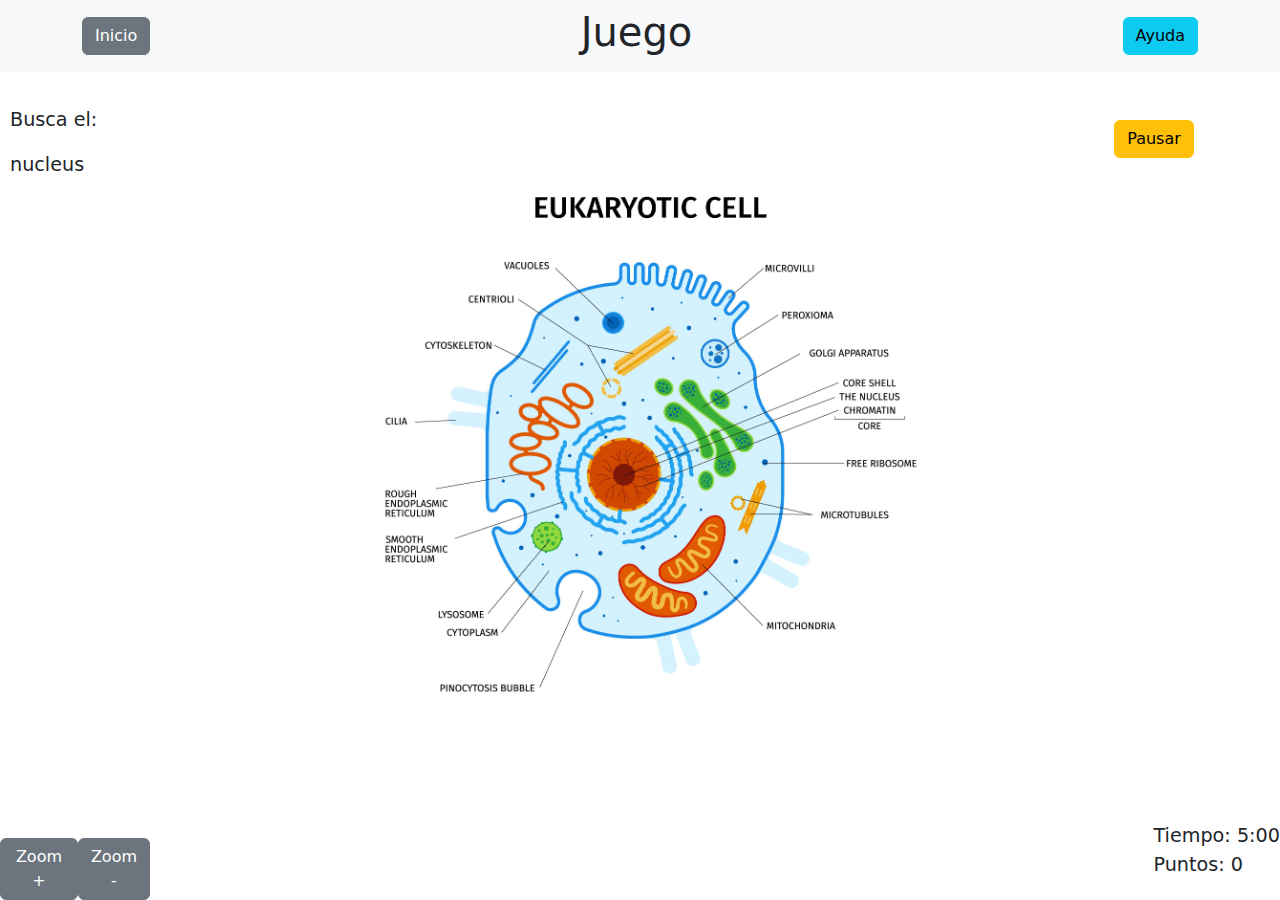
==== game.html @ 74f19882 "feat:caracteristicas principales juego" ====
<!DOCTYPE html>
<html lang="es">
<head>
    <meta charset="UTF-8">
    <meta name="viewport" content="width=device-width, initial-scale=1.0">
    <title>Juego</title>
    <link href="https://cdn.jsdelivr.net/npm/bootstrap@5.3.0/dist/css/bootstrap.min.css" rel="stylesheet">
    <link rel="stylesheet" href="css/game.css">
    <script src="https://code.jquery.com/jquery-3.6.0.min.js"></script>
</head>
<body>

<!-- Pantalla Principal del Juego -->
<div class="container-fluid">
    <nav class="navbar navbar-light bg-light">
        <div class="container">
            <button class="btn btn-secondary" id="back-to-start" aria-label="Volver a la pantalla de inicio">Inicio</button>
            <h1 class="mx-auto">Juego</h1>
            <button class="btn btn-info" id="help-btn" aria-label="Ayuda">Ayuda</button>
        </div>
    </nav>

    <div class="row my-4 flex-grow-1">
        <div id="container-cell "class="d-flex flex-row flex-grow-1 justify-content-around">
            <div class="instructions">
                <p id="instruction-text1">Busca el:</p>
                <p id="instruction-text2" draggable="true"></p>
            </div>
            <!-- Célula animal interactiva -->
            <div id="cell-svg-container" class="interactive-cell" role="img" aria-label="Representación interactiva de una célula animal">
                <svg id="cell-svg" viewBox="0 0 800 600" xmlns="http://www.w3.org/2000/svg">
                <!-- Imagen de fondo -->
                <image href="images/celula.jpg" width="800" height="600" />
                    
                <!-- Áreas poligonales con borde -->
                <polygon points="334,290 410,290 410,368 334,368" fill="rgba(255, 0, 0, 0)" stroke="red" stroke-width="2" id="nucleus" onclick="showInfo('nucleus')" class="hidden-border"/>
                <polygon points="365,370 480,370 480,480 365,480" fill="rgba(255, 0, 0, 0)" stroke="red" stroke-width="2" id="mitochondria" onclick="showInfo('mitochondria')" class="hidden-border"/>
                <!-- Añadir más áreas según sea necesario -->
                </svg>
            </div>
            <div id="info-box" class="hidden"></div>
            <div class="col-md-4 text-center d-flex justify-content-center">
                <div class="mt-4">
                    <button id="pause-btn" class="btn btn-warning" aria-label="Pausar juego">Pausar</button>
                </div>
            </div>
        </div>
    </div>

    <div class="d-flex justify-content-between">
        <div class="zoom-controls mt-3">
            <button id="zoom-in" class="btn btn-secondary" aria-label="Aumentar zoom">Zoom +</button>
            <button id="zoom-out" class="btn btn-secondary" aria-label="Disminuir zoom">Zoom -</button>
        </div>
        <div>
            <div class="">
                <div class="timer" aria-live="polite">Tiempo: <span id="timer">5:00</span></div>
            </div>
            <div class="">
                <div class="score" aria-live="polite">Puntos: <span id="score">0</span></div>
            </div>
        </div>
    </div>
</div>


<!-- Modal de Ayuda -->
<div class="modal fade" id="helpModal" tabindex="-1" aria-labelledby="helpModalLabel" aria-hidden="true">
    <div class="modal-dialog">
        <div class="modal-content">
            <div class="modal-header">
                <h5 class="modal-title" id="helpModalLabel">Ayuda del Juego</h5>
                <button type="button" class="btn-close" data-bs-dismiss="modal" aria-label="Cerrar"></button>
            </div>
            <div class="modal-body">
                <p>El objetivo del juego es seleccionar las partes correctas de la célula en la imagen interactiva. Usa el ratón o el teclado para seleccionar y arrastrar las partes al lugar correcto. Tienes 5 minutos para completar el juego.</p>
            </div>
            <div class="modal-footer">
                <button type="button" class="btn btn-secondary" data-bs-dismiss="modal">Cerrar</button>
            </div>
        </div>
    </div>
</div>

<!-- Modal de Buen Intento -->
<div class="modal fade" id="tryAgainModal" tabindex="-1" aria-labelledby="tryAgainModalLabel" aria-hidden="true">
    <div class="modal-dialog">
        <div class="modal-content">
            <div class="modal-header">
                <h5 class="modal-title" id="tryAgainModalLabel">¡Buen intento!</h5>
                <button type="button" class="btn-close" data-bs-dismiss="modal" aria-label="Cerrar"></button>
            </div>
            <div class="modal-body">
                La parte seleccionada no corresponde al <span id="incorrect-part"></span>.
            </div>
            <div class="modal-footer">
                <button type="button" class="btn btn-secondary" id="return-btn" data-bs-dismiss="modal" aria-label="Retornar">Retornar</button>
                <button type="button" class="btn btn-info" id="hint-btn" aria-label="Obtener pista">Pista</button>
            </div>
        </div>
    </div>
</div>

<!-- Modal de Pista -->
<div class="modal fade" id="hintModal" tabindex="-1" aria-labelledby="hintModalLabel" aria-hidden="true">
    <div class="modal-dialog">
        <div class="modal-content">
            <div class="modal-header">
                <h5 class="modal-title" id="hintModalLabel"></h5>
                <button type="button" class="btn-close" data-bs-dismiss="modal" aria-label="Cerrar"></button>
            </div>
            <div class="modal-body d-flex justify-content-between">
                <div id="organelle-description" class="w-50 me-3"></div>
                <div id="organelle-image" class="w-50 text-center"></div>
            </div>
            <div class="modal-footer">
                <button type="button" class="btn btn-secondary" id="return-to-game-btn" data-bs-dismiss="modal" aria-label="Retornar al juego">Retornar</button>
            </div>
        </div>
    </div>
</div>

<!-- Modal de Felicitaciones -->
<div class="modal fade" id="congratulationsModal" tabindex="-1" aria-labelledby="congratulationsModalLabel" aria-hidden="true">
    <div class="modal-dialog">
        <div class="modal-content">
            <div class="modal-header">
                <h5 class="modal-title" id="congratulationsModalLabel"></h5>
                <button type="button" class="btn-close" data-bs-dismiss="modal" aria-label="Cerrar"></button>
            </div>
            <div class="modal-body">
                <p id="congratulations-message"></p>
            </div>
            <div class="modal-footer">
                <button type="button" class="btn btn-primary" id="continue-playing-btn" data-bs-dismiss="modal" aria-label="Continuar jugando">Continuar jugando</button>
                <!--<button type="button" class="btn btn-info" id="learn-more-btn" aria-label="Aprender más">Aprender más</button>-->
            </div>
        </div>
    </div>
</div>

<div id="finalModal" class="modal" tabindex="-1" role="dialog" aria-labelledby="finalModalLabel" aria-describedby="finalModalDescription" aria-modal="true">
    <div class="modal-dialog" role="document">
      <div class="modal-content">
        <div class="modal-header">
          <h5 id="finalModalLabel" class="modal-title">Resultados</h5>
        </div>
        <div class="modal-body">
          <p id="finalModalDescription">
            <span id="final-time"></span><br>
            <span id="final-score"></span>
          </p>
        </div>
        <div class="modal-footer">
          <button id="playAgainBtn" class="btn btn-primary" aria-label="Seguir jugando">Seguir jugando</button>
          <button id="exitGameBtn" class="btn btn-secondary" aria-label="Salir del juego">Salir del juego</button>
        </div>
      </div>
    </div>
  </div>

<!-- Modal de Pausa -->
<div id="pauseModal" class="modal" tabindex="-1" role="dialog" aria-labelledby="pauseModalLabel" aria-hidden="true">
    <div class="modal-dialog" role="document">
      <div class="modal-content">
        <div class="modal-header">
          <h5 class="modal-title" id="pauseModalLabel">Has pausado el juego</h5>
        </div>
        <div class="modal-body">
          <div class="row">
            <div class="col">
              <h6>Tiempo restante:</h6>
              <p id="pause-time-summary">00:00</p> 
            </div>
            <div class="col">
              <h6>Puntos acumulados:</h6>
              <p id="pause-points-summary">0</p>
            </div>
          </div>
        </div>
        <div class="modal-footer">
          <button type="button" class="btn btn-primary" id="resumen-btn">Continuar</button>
        </div>
      </div>
    </div>
  </div>
<!-- Modal de Timeup -->
  <div class="modal fade" id="timeUpModal" tabindex="-1" aria-labelledby="timeUpModalLabel" aria-describedby="taskSummary" aria-hidden="true" data-backdrop="static" data-keyboard="false" role="dialog">
    <div class="modal-dialog" role="document">
        <div class="modal-content">
            <div class="modal-header">
                <h5 class="modal-title" id="timeUpModalLabel" role="heading">¡El tiempo se ha terminado!</h5>
            </div>
            <div class="modal-body">
                <p id="timeOut-score"></p>
            </div>
            <div class="modal-footer">
                <button type="button" class="btn btn-primary" id="continueBtn" aria-label="Seguir jugando">Seguir jugando</button>
                <button type="button" class="btn btn-secondary" id="exitBtn" aria-label="Salir del juego">Salir</button>
            </div>
        </div>
    </div>
</div>

<script src="https://cdn.jsdelivr.net/npm/bootstrap@5.3.0/dist/js/bootstrap.bundle.min.js"></script>
<script src="js/game.js"></script>
</body>
</html>
---- css/game.css ----
html, body {
    height: 100%;
    margin: 0;
    padding: 0;
}

body {
    display: flex;
    flex-direction: column;
}

.container-fluid {
    flex: 1; 
    display: flex;
    flex-direction: column;
    padding: 0; 
    height: 100vh; 
}

.row.flex-grow-1 {
    flex: 1; 
    display: flex;
}

/* Contenedor de la célula */
#container-cell {
    display: flex;
    flex-direction: row;
    flex-grow: 1; 
    align-items: stretch; 
}

#cell-svg-container {
    flex: 3;
    display: flex;
    align-items: center;
    width: 100%;
    height: auto;
    position: relative;
}

.instructions {
    flex: 1;
    display: flex;
    flex-direction: column;
    justify-content: start;
    padding: 10px;
}

.col-md-4 {
    flex: 1; 
    display: flex;
    align-items: start;
    justify-content: center;
    align-items: start;
}
.zoom-controls {
    display: flex;
    justify-content: space-between;
    width: 150px;
}

.instructions, .score, .timer {
    font-size: 1.2em;
}

#cell-svg{
    width: 100%;
    height: 100%;
}

#info-box {
    top: 10px;
    left: 10px;
    background: #fff;
    border: 1px solid #ddd;
    padding: 10px;
    box-shadow: 0 2px 5px rgba(0,0,0,0.2);
    height: fit-content;
}

.hidden {
    display: none;
}

.hidden-border {
    stroke: none; 
}

#cell-svg-container {
    overflow: auto;
}
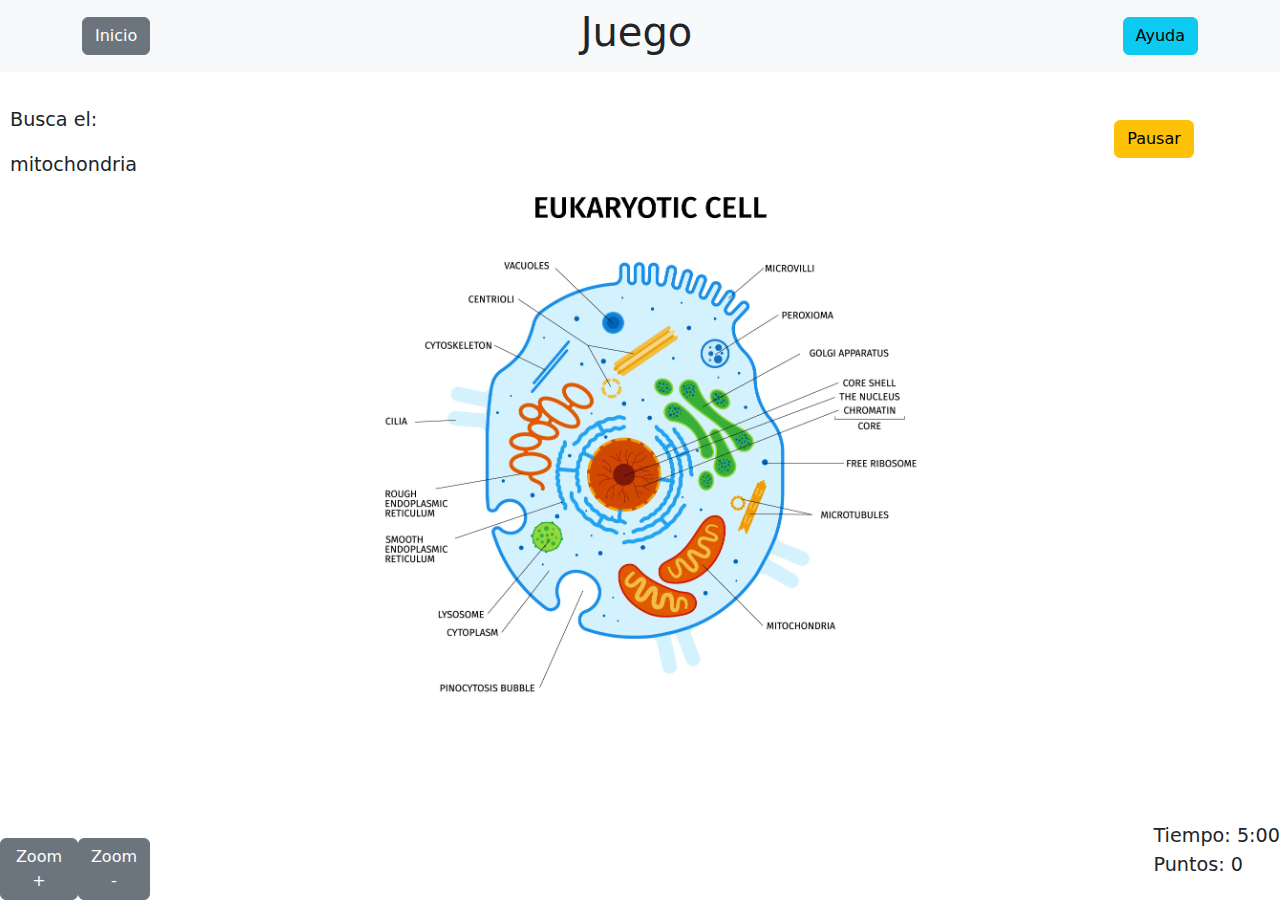
==== commit 2523019d: "fix: retroalimentacion ARIA para modales" ====
--- a/game.html
+++ b/game.html
@@ -8,8 +8,7 @@
     <link rel="stylesheet" href="css/game.css">
     <script src="https://code.jquery.com/jquery-3.6.0.min.js"></script>
 </head>
-<body>
-
+<body role="main">
 <!-- Pantalla Principal del Juego -->
 <div class="container-fluid">
     <nav class="navbar navbar-light bg-light">
@@ -54,10 +53,10 @@
         </div>
         <div>
             <div class="">
-                <div class="timer" aria-live="polite">Tiempo: <span id="timer">5:00</span></div>
+                <div class="timer" aria-live="assertive">Tiempo: <span id="timer">5:00</span></div>
             </div>
             <div class="">
-                <div class="score" aria-live="polite">Puntos: <span id="score">0</span></div>
+                <div class="score" aria-live="assertive">Puntos: <span id="score">0</span></div>
             </div>
         </div>
     </div>
@@ -65,15 +64,15 @@
 
 
 <!-- Modal de Ayuda -->
-<div class="modal fade" id="helpModal" tabindex="-1" aria-labelledby="helpModalLabel" aria-hidden="true">
-    <div class="modal-dialog">
+<div class="modal" id="helpModal" tabindex="-1" aria-modal="true" aria-labelledby="helpModalLabel" aria-describedby="helpModalDescription" aria-hidden="true" role="dialog">
+    <div class="modal-dialog" role="document">
         <div class="modal-content">
             <div class="modal-header">
-                <h5 class="modal-title" id="helpModalLabel">Ayuda del Juego</h5>
-                <button type="button" class="btn-close" data-bs-dismiss="modal" aria-label="Cerrar"></button>
-            </div>
-            <div class="modal-body">
-                <p>El objetivo del juego es seleccionar las partes correctas de la célula en la imagen interactiva. Usa el ratón o el teclado para seleccionar y arrastrar las partes al lugar correcto. Tienes 5 minutos para completar el juego.</p>
+                <h5 class="modal-title" id="helpModalLabel" role="heading">Ayuda del Juego</h5>
+                <button type="button" class="btn-close" data-bs-dismiss="modal" aria-label="Cerrar"></button>
+            </div>
+            <div class="modal-body">
+                <p id="helpModalDescription">El objetivo del juego es seleccionar las partes correctas de la célula en la imagen interactiva. Usa el ratón para arrastrar las partes al lugar correcto de la célula animal. Tienes 5 minutos para completar el juego.</p>
             </div>
             <div class="modal-footer">
                 <button type="button" class="btn btn-secondary" data-bs-dismiss="modal">Cerrar</button>
@@ -83,11 +82,11 @@
 </div>
 
 <!-- Modal de Buen Intento -->
-<div class="modal fade" id="tryAgainModal" tabindex="-1" aria-labelledby="tryAgainModalLabel" aria-hidden="true">
-    <div class="modal-dialog">
-        <div class="modal-content">
-            <div class="modal-header">
-                <h5 class="modal-title" id="tryAgainModalLabel">¡Buen intento!</h5>
+<div class="modal" id="tryAgainModal" tabindex="-1" aria-modal="true" aria-labelledby="tryAgainModalLabel1" aria-hidden="true" role="dialog">
+    <div class="modal-dialog" role="document">
+        <div class="modal-content" id="tryAgainModalLabel1">
+            <div class="modal-header">
+                <h5 class="modal-title" id="tryAgainModalLabel" role="heading">¡Buen intento!</h5>
                 <button type="button" class="btn-close" data-bs-dismiss="modal" aria-label="Cerrar"></button>
             </div>
             <div class="modal-body">
@@ -102,11 +101,11 @@
 </div>
 
 <!-- Modal de Pista -->
-<div class="modal fade" id="hintModal" tabindex="-1" aria-labelledby="hintModalLabel" aria-hidden="true">
-    <div class="modal-dialog">
-        <div class="modal-content">
-            <div class="modal-header">
-                <h5 class="modal-title" id="hintModalLabel"></h5>
+<div class="modal" id="hintModal" tabindex="-1" aria-modal="true" aria-labelledby="hintModalLabel1" aria-hidden="true" role="dialog">
+    <div class="modal-dialog" role="document">
+        <div class="modal-content" id="hintModalLabel1">
+            <div class="modal-header">
+                <h5 class="modal-title" id="hintModalLabel" role="heading">Organelo</h5>
                 <button type="button" class="btn-close" data-bs-dismiss="modal" aria-label="Cerrar"></button>
             </div>
             <div class="modal-body d-flex justify-content-between">
@@ -121,11 +120,11 @@
 </div>
 
 <!-- Modal de Felicitaciones -->
-<div class="modal fade" id="congratulationsModal" tabindex="-1" aria-labelledby="congratulationsModalLabel" aria-hidden="true">
-    <div class="modal-dialog">
-        <div class="modal-content">
-            <div class="modal-header">
-                <h5 class="modal-title" id="congratulationsModalLabel"></h5>
+<div class="modal" id="congratulationsModal" tabindex="-1"  aria-modal="true" aria-labelledby="congratulationsModalLabel1" aria-hidden="true" role="dialog">
+    <div class="modal-dialog" role="document">
+        <div class="modal-content" id="congratulationsModalLabel1">
+            <div class="modal-header">
+                <h5 class="modal-title" id="congratulationsModalLabel" role="heading">¡Felicitaciones! Has ganado puntos.</h5>
                 <button type="button" class="btn-close" data-bs-dismiss="modal" aria-label="Cerrar"></button>
             </div>
             <div class="modal-body">
@@ -139,13 +138,13 @@
     </div>
 </div>
 
-<div id="finalModal" class="modal" tabindex="-1" role="dialog" aria-labelledby="finalModalLabel" aria-describedby="finalModalDescription" aria-modal="true">
-    <div class="modal-dialog" role="document">
-      <div class="modal-content">
+<div id="finalModal" class="modal" tabindex="-1" aria-modal="true" aria-labelledby="finalModalLabel" aria-describedby="finalModalDescription" aria-modal="true" role="dialog">
+    <div class="modal-dialog" role="document">
+      <div class="modal-content" id="finalModalLabel" >
         <div class="modal-header">
-          <h5 id="finalModalLabel" class="modal-title">Resultados</h5>
-        </div>
-        <div class="modal-body">
+          <h5 class="modal-title" role="heading">Resultados</h5>
+        </div>
+        <div class="modal-body" tabindex="0">
           <p id="finalModalDescription">
             <span id="final-time"></span><br>
             <span id="final-score"></span>
@@ -160,14 +159,14 @@
   </div>
 
 <!-- Modal de Pausa -->
-<div id="pauseModal" class="modal" tabindex="-1" role="dialog" aria-labelledby="pauseModalLabel" aria-hidden="true">
-    <div class="modal-dialog" role="document">
-      <div class="modal-content">
+<div id="pauseModal" class="modal" tabindex="-1" aria-modal="true" aria-labelledby="pauseModalLabel" aria-hidden="true" role="dialog">
+    <div class="modal-dialog" role="document">
+      <div class="modal-content" id="pauseModalLabel">
         <div class="modal-header">
-          <h5 class="modal-title" id="pauseModalLabel">Has pausado el juego</h5>
-        </div>
-        <div class="modal-body">
-          <div class="row">
+          <h5 class="modal-title"  role="heading">Has pausado el juego</h5>
+        </div>
+        <div class="modal-body" >
+          <div class="row" tabindex="0">
             <div class="col">
               <h6>Tiempo restante:</h6>
               <p id="pause-time-summary">00:00</p> 
@@ -185,11 +184,11 @@
     </div>
   </div>
 <!-- Modal de Timeup -->
-  <div class="modal fade" id="timeUpModal" tabindex="-1" aria-labelledby="timeUpModalLabel" aria-describedby="taskSummary" aria-hidden="true" data-backdrop="static" data-keyboard="false" role="dialog">
-    <div class="modal-dialog" role="document">
-        <div class="modal-content">
-            <div class="modal-header">
-                <h5 class="modal-title" id="timeUpModalLabel" role="heading">¡El tiempo se ha terminado!</h5>
+  <div class="modal" id="timeUpModal" tabindex="-1" aria-modal="true" aria-labelledby="timeUpModalLabel"  aria-hidden="true" data-backdrop="static" data-keyboard="false" role="dialog">
+    <div class="modal-dialog" role="document">
+        <div class="modal-content" id="timeUpModalLabel">
+            <div class="modal-header">
+                <h5 class="modal-title" role="heading">¡El tiempo se ha terminado!</h5>
             </div>
             <div class="modal-body">
                 <p id="timeOut-score"></p>
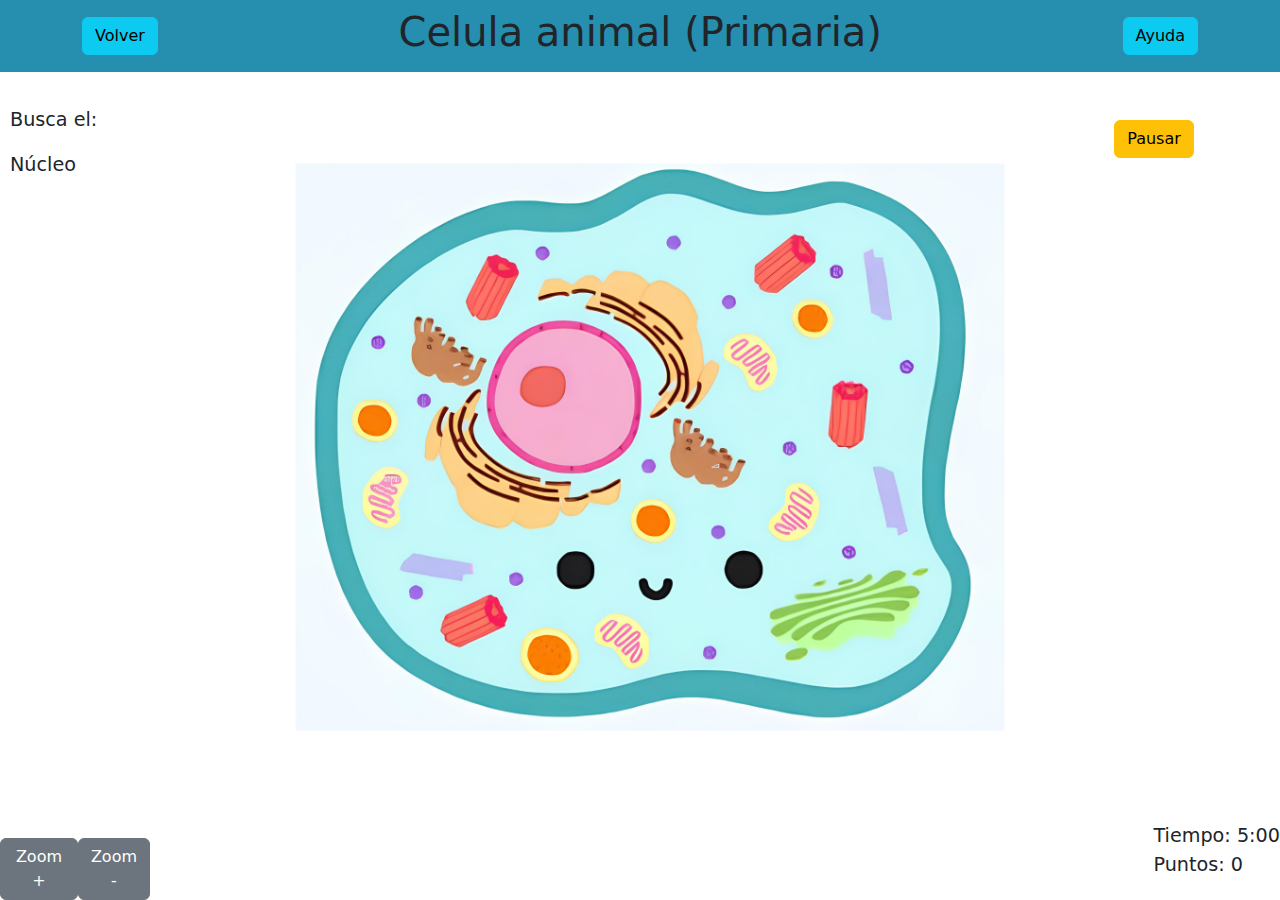
==== commit 9c023b78: "fix: partes y funcionamiento corregido" ====
--- a/game.html
+++ b/game.html
@@ -11,10 +11,10 @@
 <body role="main">
 <!-- Pantalla Principal del Juego -->
 <div class="container-fluid">
-    <nav class="navbar navbar-light bg-light">
+    <nav class="navbar navbar-light">
         <div class="container">
-            <button class="btn btn-secondary" id="back-to-start" aria-label="Volver a la pantalla de inicio">Inicio</button>
-            <h1 class="mx-auto">Juego</h1>
+            <button class="btn btn-info" id="back-to-start" aria-label="Volver a la pantalla de inicio">Volver</button>
+            <h1 class="mx-auto">Celula animal (Primaria)</h1>
             <button class="btn btn-info" id="help-btn" aria-label="Ayuda">Ayuda</button>
         </div>
     </nav>
@@ -32,10 +32,12 @@
                 <image href="images/celula.jpg" width="800" height="600" />
                     
                 <!-- Áreas poligonales con borde -->
-                <polygon points="334,290 410,290 410,368 334,368" fill="rgba(255, 0, 0, 0)" stroke="red" stroke-width="2" id="nucleus" onclick="showInfo('nucleus')" class="hidden-border"/>
-                <polygon points="365,370 480,370 480,480 365,480" fill="rgba(255, 0, 0, 0)" stroke="red" stroke-width="2" id="mitochondria" onclick="showInfo('mitochondria')" class="hidden-border"/>
-                <!-- Añadir más áreas según sea necesario -->
-                </svg>
+                <polygon points="230,170 390,170 390,326 230,326" fill="rgba(255, 0, 0, 0.0)" stroke="red" stroke-width="2" id="Núcleo" onclick="showInfo('Núcleo')" class="hidden-border"/>
+                <polygon points="480,180 535,180 535,240 480,240" fill="rgba(255, 0, 0, 0.0)" stroke="red" stroke-width="2" id="Mitocondria" onclick="showInfo('mitocondria')" class="hidden-border"/>
+                <polygon points="530,425 685,425 685,535 530,535" fill="rgba(255, 0, 0, 0.0)" stroke="red" stroke-width="2" id="Aparato de Golgi" onclick="showInfo('Aparato de Golgi')" class="hidden-border"/>
+                <polygon points="590,230 634,230 634,305 590,305" fill="rgba(255, 0, 0, 0.0)" stroke="red" stroke-width="2" id="Centriolo" onclick="showInfo('Centriolo')" class="hidden-border"/>
+                <polygon points="550,146 590,146 590,180 550,180" fill="rgba(255, 0, 0, 0.0)" stroke="red" stroke-width="2" id="Lisosoma" onclick="showInfo('Lisosoma')" class="hidden-border"/>
+            </svg>
             </div>
             <div id="info-box" class="hidden"></div>
             <div class="col-md-4 text-center d-flex justify-content-center">
--- a/css/game.css
+++ b/css/game.css
@@ -7,6 +7,10 @@
 body {
     display: flex;
     flex-direction: column;
+}
+
+.navbar {
+    background-color:#268eae ;
 }
 
 .container-fluid {
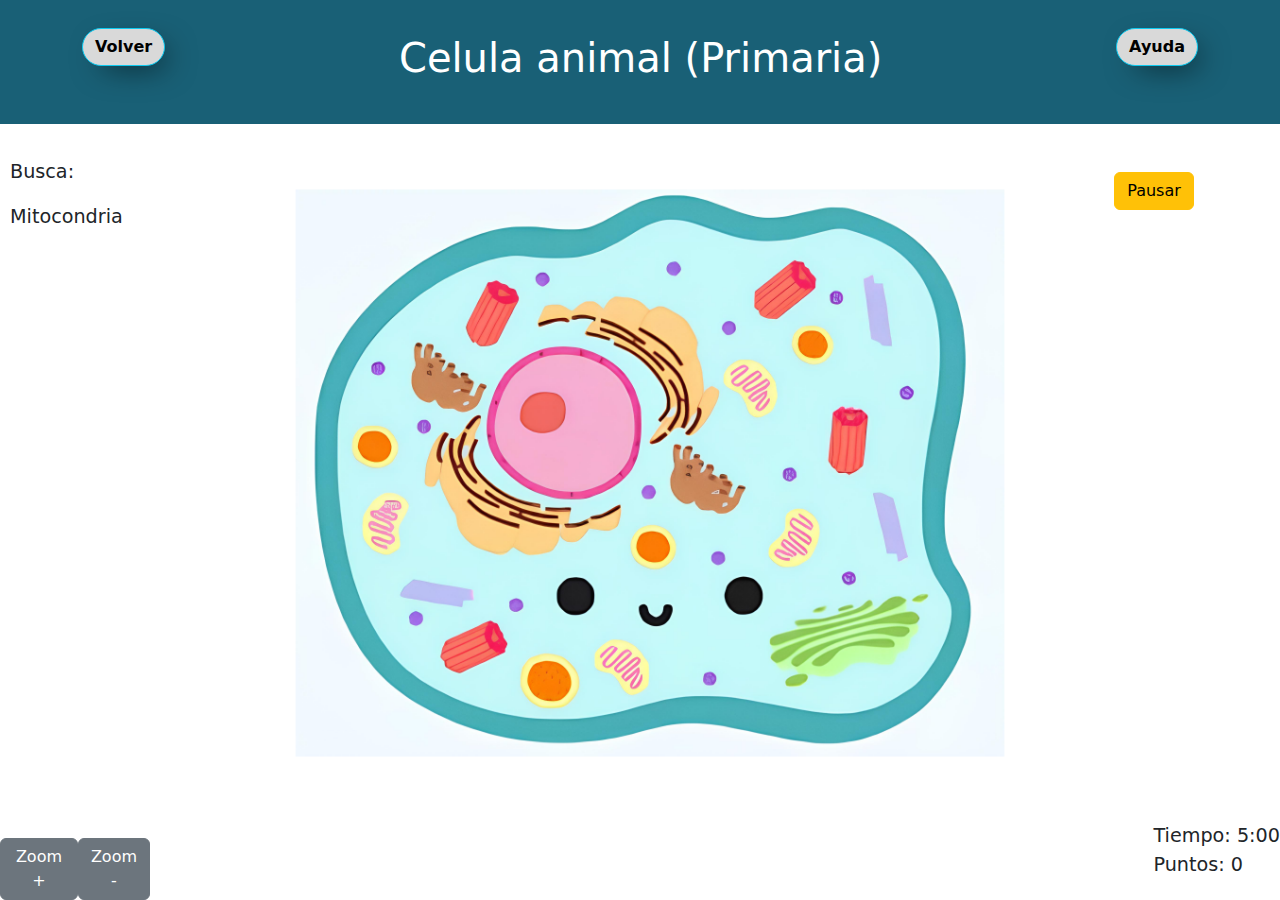
==== commit 10d94a58: "fix: mensaje instruccion" ====
--- a/game.html
+++ b/game.html
@@ -22,7 +22,7 @@
     <div class="row my-4 flex-grow-1">
         <div id="container-cell "class="d-flex flex-row flex-grow-1 justify-content-around">
             <div class="instructions">
-                <p id="instruction-text1">Busca el:</p>
+                <p id="instruction-text1">Busca:</p>
                 <p id="instruction-text2" draggable="true"></p>
             </div>
             <!-- Célula animal interactiva -->
--- a/css/game.css
+++ b/css/game.css
@@ -10,9 +10,11 @@
 }
 
 .navbar {
-    background-color:#268eae ;
+    background-color:#196076 ;
 }
-
+.container h1 {
+    color: #fff;
+}
 .container-fluid {
     flex: 1; 
     display: flex;
@@ -93,4 +95,17 @@
 
 #cell-svg-container {
     overflow: auto;
+}
+
+.container button {
+    color: #d9d9d9;
+    margin-top: 20px;
+    margin-bottom: 50px;
+    -webkit-box-shadow: 10px 10px 30px -9px rgba(0,0,0,0.63);
+-moz-box-shadow: 10px 10px 30px -9px rgba(0,0,0,0.63);
+box-shadow: 10px 10px 30px -9px rgba(0,0,0,0.63);
+    background-color: #d9d9d9;
+    color: black;
+    font-weight: bolder;
+    border-radius: 30px;
 }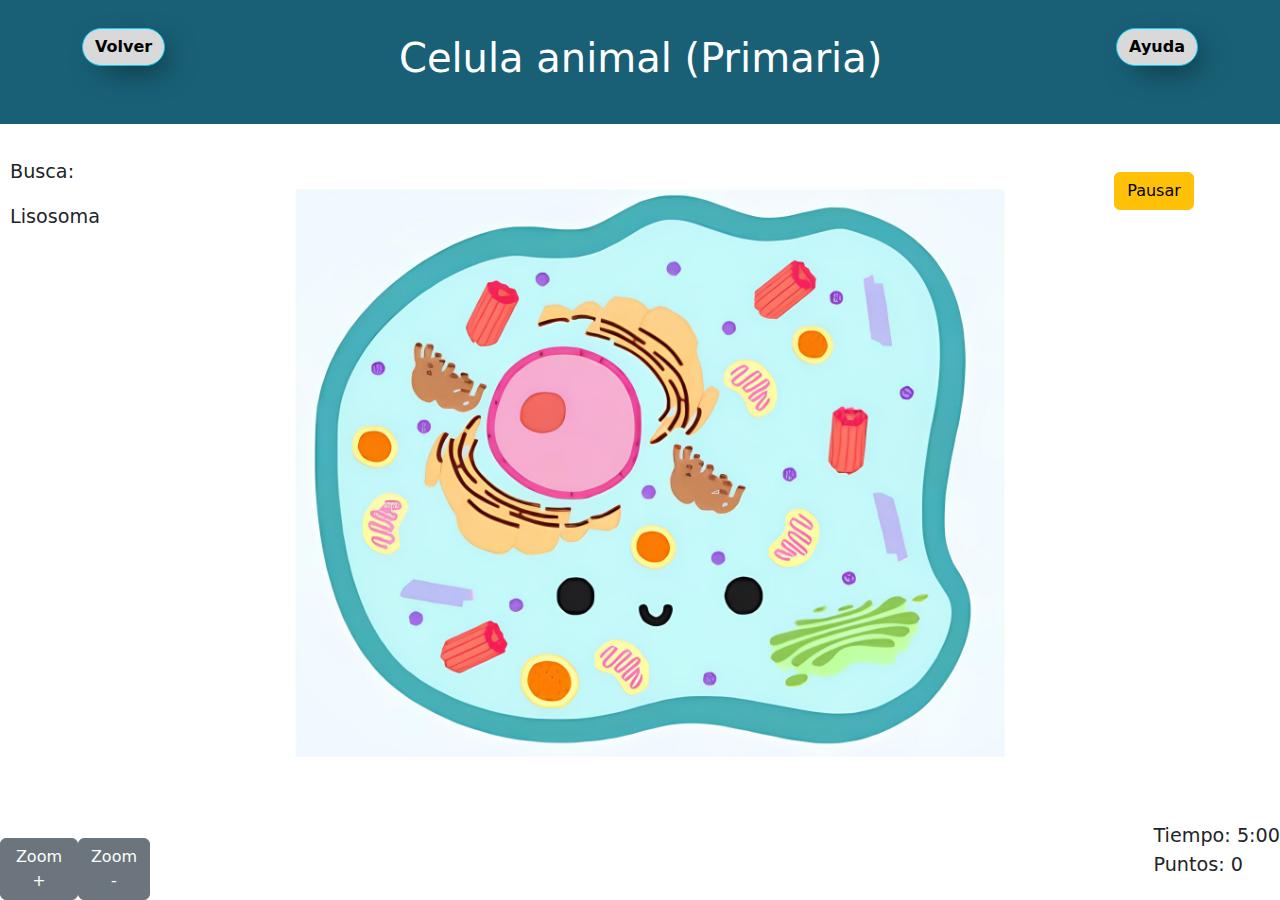
==== commit 63462b42: "style: icono para las páginas" ====
--- a/game.html
+++ b/game.html
@@ -6,6 +6,7 @@
     <title>Juego</title>
     <link href="https://cdn.jsdelivr.net/npm/bootstrap@5.3.0/dist/css/bootstrap.min.css" rel="stylesheet">
     <link rel="stylesheet" href="css/game.css">
+    <link rel="icon" href="images/icon-cell.png" type="image/png">
     <script src="https://code.jquery.com/jquery-3.6.0.min.js"></script>
 </head>
 <body role="main">
